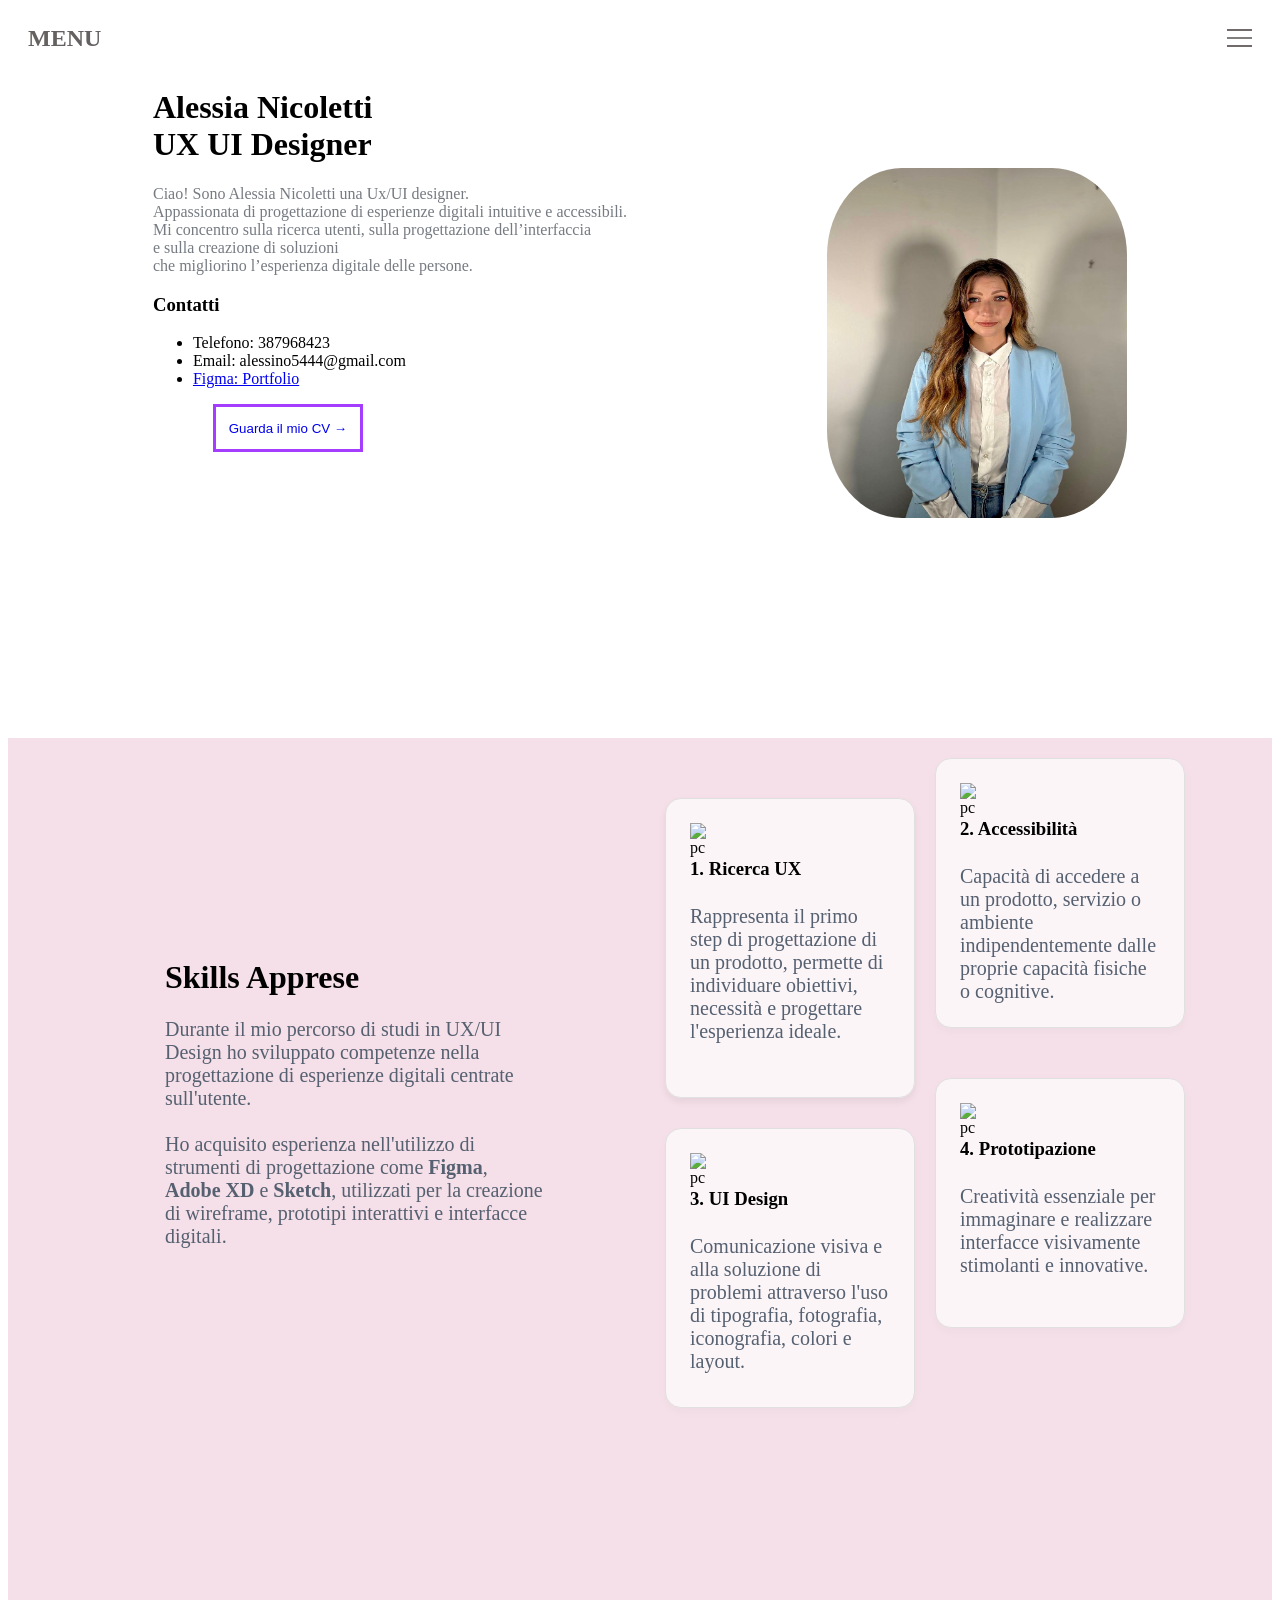
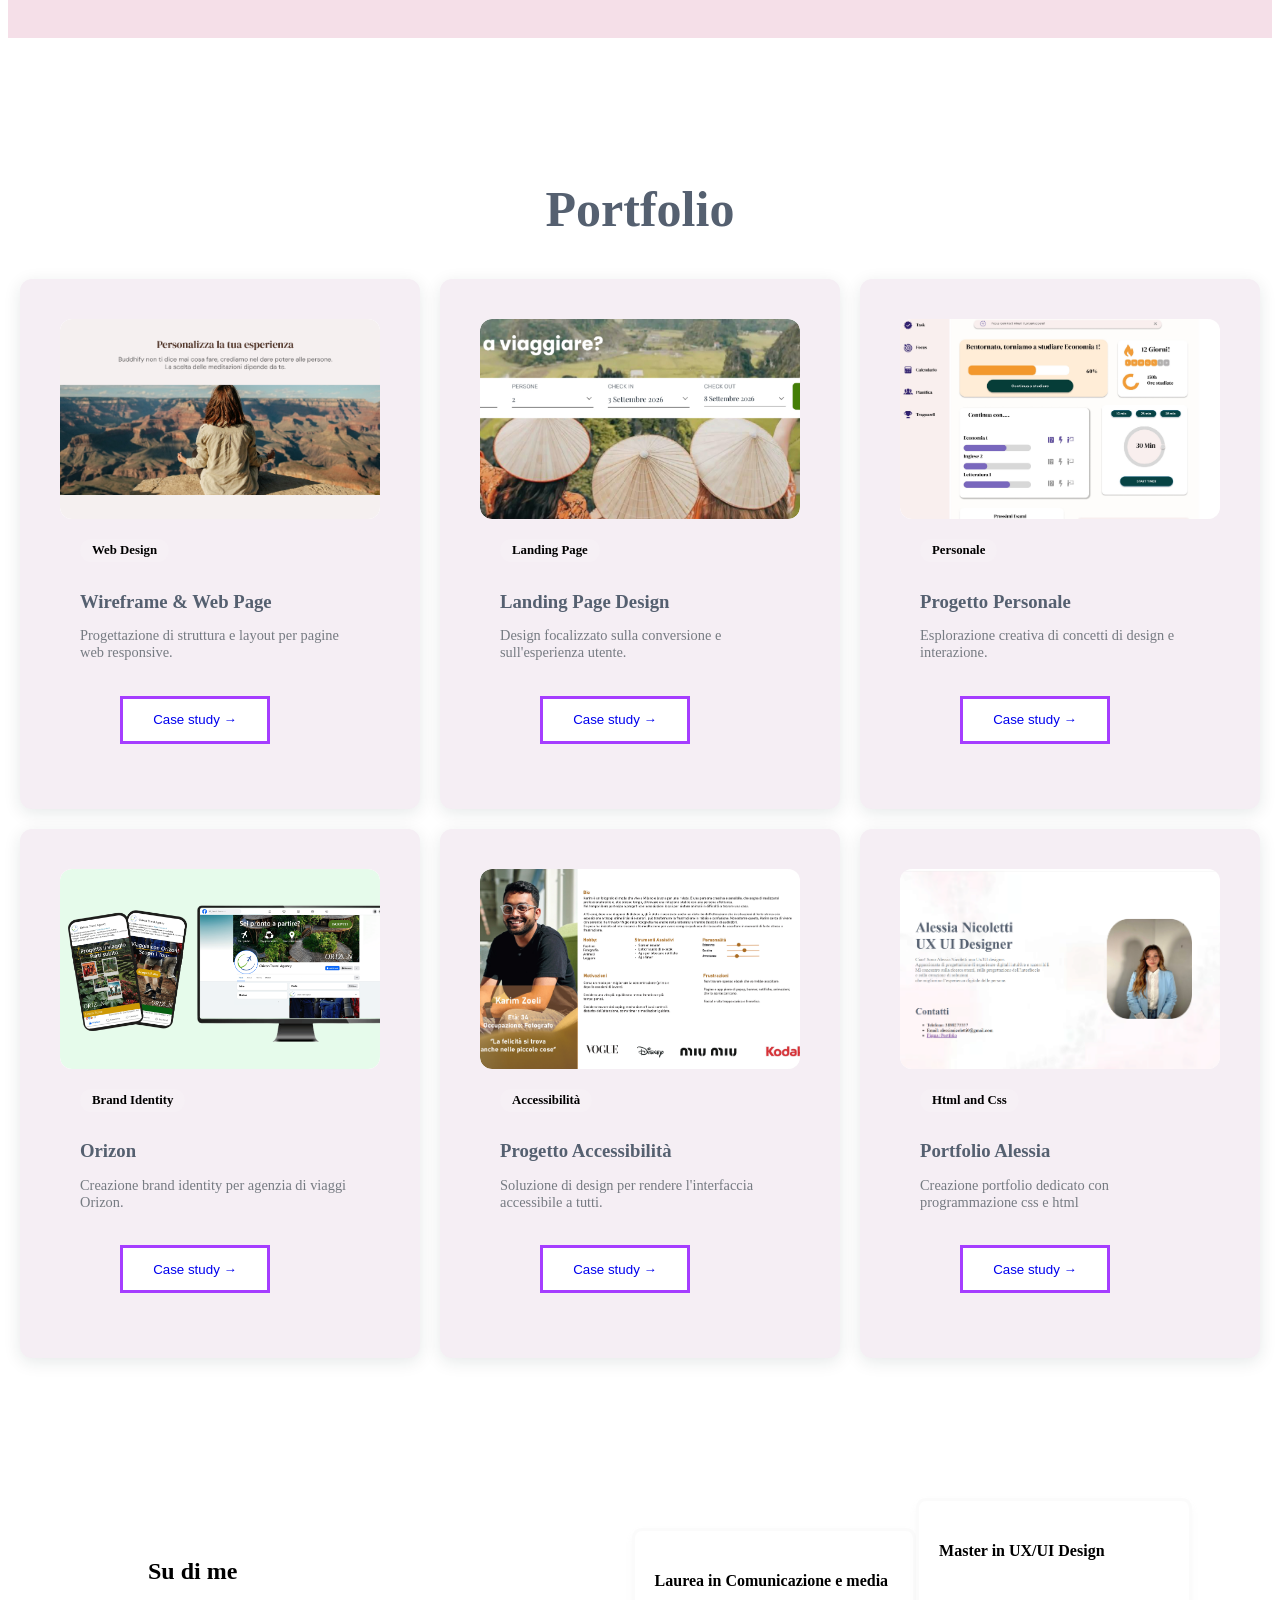
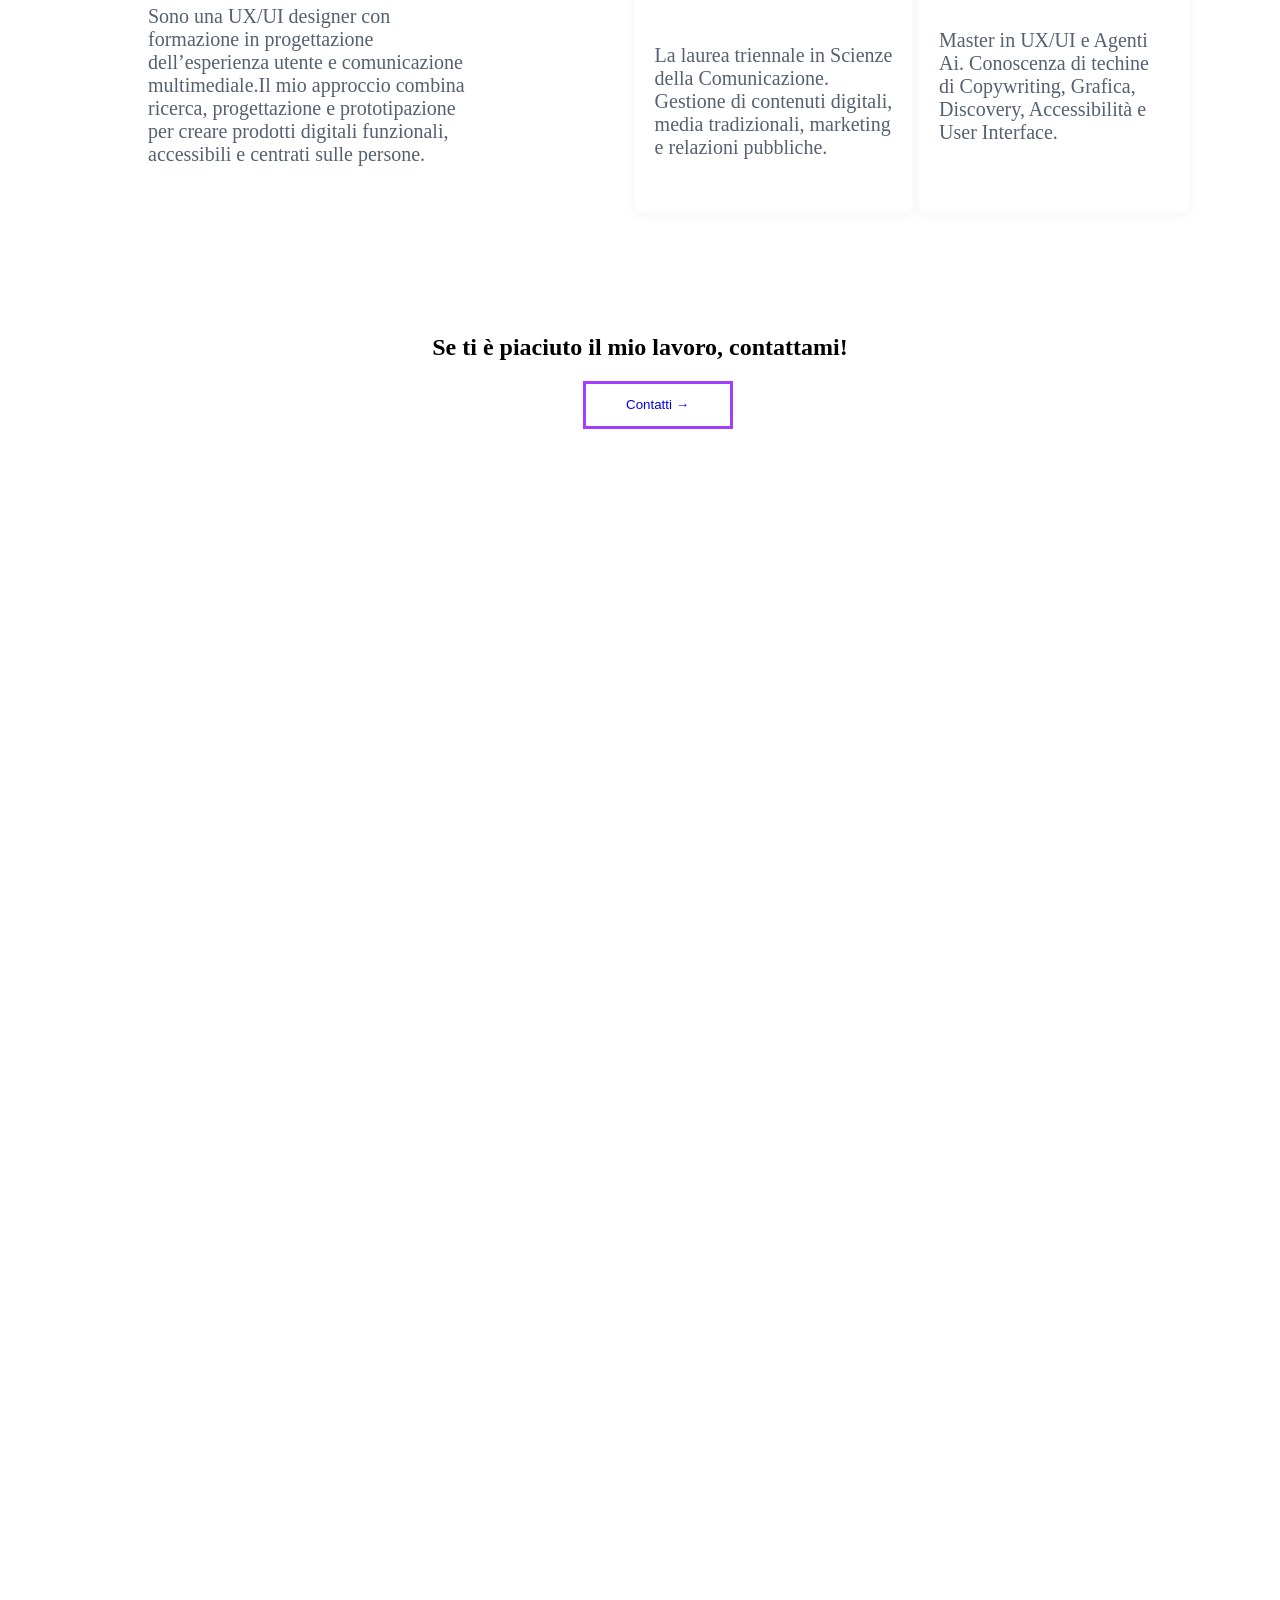
==== index.html @ bc4c09a7 "Add files via upload" ====
<!DOCTYPE html>
<html lang="en">
<head>
    <meta charset="UTF-8">
    <meta name="viewport" content="width=device-width, initial-scale=1.0">
    <title>My portfolio</title>
    
<meta name="description" content="Il portfolio Ux/Ui Designer di Alessia Nicoletti.">
    
    <link rel="stylesheet" href="css/style.css">
    <link rel="stylesheet" href="css/progetti.css">
    <link rel="stylesheet" href="css/skills.css">
     <link rel="stylesheet" href="css/responsive.css">
     
   <link rel="icon" type="image/png" href="media/favicon.png">
   <script src="https://cdn.jsdelivr.net/npm/@popperjs/core@2.11.8/dist/umd/popper.min.js" integrity="sha384-I7E8VVD/ismYTF4hNIPjVp/Zjvgyol6VFvRkX/vR+Vc4jQkC+hVqc2pM8ODewa9r" crossorigin="anonymous"></script>
<script src="https://cdn.jsdelivr.net/npm/bootstrap@5.3.8/dist/js/bootstrap.min.js" integrity="sha384-G/EV+4j2dNv+tEPo3++6LCgdCROaejBqfUeNjuKAiuXbjrxilcCdDz6ZAVfHWe1Y" crossorigin="anonymous"></script>
<link rel="preconnect" href="https://fonts.gstatic.com" crossorigin>
<link href="https://fonts.googleapis.com/css2?family=Playfair+Display:ital,wght@0,400..900;1,400..900&display=swap" rel="stylesheet">
<link rel="preconnect" href="https://fonts.googleapis.com">
<link rel="preconnect" href="https://fonts.gstatic.com" crossorigin>
<link href="https://fonts.googleapis.com/css2?family=Playfair+Display:ital,wght@0,400..900;1,400..900&display=swap" rel="stylesheet">    

    <link rel="preconnect" href="https://fonts.googleapis.com">
<link rel="preconnect" href="https://fonts.gstatic.com" crossorigin>
<link href="https://fonts.googleapis.com/css2?family=Lora:ital,wght@0,400..700;1,400..700&family=Playfair+Display:ital,wght@0,400..900;1,400..900&display=swap" rel="stylesheet">

</head>
<body>
    
   <header class="header">
       <a href="/" class="logo"> MENU</a>
       <input class="menu-btn" type="checkbox" id="menu-btn">
       <label for="menu-btn" class="menu-icon">
           <span class="navicon"></span>
        </label>
        <ul class="menu">
            <li><a class="herf"  href="index.html">Portfolio</a></li>
            <li><a class="herf"  href="Progetto Buddhify.html">Su di me</a></li>
            <li><a class="herf"  href="Contatti.html">Contatti</a></li>
        </ul>
    </header>
    
    <div class="nav">
        <div class="profile">
            <div class ="profile-info">
                <h1 class="title"> Alessia Nicoletti <br> UX UI Designer </h1>
                <p class="info">
                    Ciao! Sono Alessia Nicoletti una Ux/UI designer. <br>
                    Appassionata di progettazione di esperienze digitali intuitive e accessibili. 
                    <br> Mi concentro sulla ricerca utenti, sulla progettazione dell’interfaccia
                    <br> e sulla creazione di soluzioni <br> che migliorino l’esperienza digitale 
                    delle persone.
                </p>
                <h3 class="contatti"> Contatti
                </h3>
                <ul>
                    <li> Telefono: 387968423 </li>
                    <li>Email:  alessino5444@gmail.com</li>
                    <li> <a class="bottone" href="https://www.figma.com/@alessianicoletti" target="_blank">Figma: Portfolio</a> </li>
                </ul>
                <button class="btn"> <a class="herf"  href="CV.html"> Guarda il mio CV &#8594 </a> </button>
            </div> 
            <img class="profile-img" src="media/Img port.jpeg" alt="Alessia Nicoletti">
        </div>
    </div>
    
    
    
    <div class="container">
        <div class="left">
            <h1>Skills Apprese</h1>
            <p>
                Durante il mio percorso di studi in UX/UI Design ho sviluppato competenze nella progettazione di esperienze digitali centrate sull'utente.<br><br>
                Ho acquisito esperienza nell'utilizzo di strumenti di progettazione come <strong>Figma</strong>, <strong>Adobe XD</strong> e <strong>Sketch</strong>, utilizzati per la creazione di wireframe, prototipi interattivi e interfacce digitali.
            </p>
        </div>
        
        
        <div class="right">
            <div class="box-1">
                <div class="box-icon"> <img class="box-icon" src="https://i.pinimg.com/736x/12/80/ec/1280ec2a8c9ba57d53c5d510eb102637.jpg" alt="pc"></div>
                <h3 class="h33">1. Ricerca UX</h3>
                <p>Rappresenta il primo step di progettazione di un prodotto, permette di individuare obiettivi, necessità e progettare l'esperienza ideale.</p>
            </div>
            
            <div class="box-2">
                <div class="box-icon"> <img class="box-icon" src="https://i.pinimg.com/736x/d4/c8/7f/d4c87febf44b182178bcb1c3c564a542.jpg" alt="pc"></div>
                <h3 class="h33">2. Accessibilità</h3>
                <p>Capacità di accedere a un prodotto, servizio o ambiente indipendentemente dalle proprie capacità fisiche o cognitive.</p>
            </div>
            
            <div class="box-3">
                <div class="box-icon"> <img class="box-icon" src="https://i.pinimg.com/736x/0f/e2/f9/0fe2f914d08b002f040e34ea9fb27093.jpg" alt="pc"></div>
                <h3 class="h33">3. UI Design</h3>
                <p>Comunicazione visiva e alla soluzione di problemi attraverso l'uso di tipografia, fotografia, iconografia, colori e layout.</p>
            </div>
            
            <div class="box-4">
                <div class="box-icon"> <img class="box-icon" src="https://i.pinimg.com/736x/fc/f3/f8/fcf3f84f5eff46ffd9cd8038c4171f47.jpg" alt="pc"></div>
                <h3 class="h33">4. Prototipazione</h3>
                <p>Creatività essenziale per immaginare e realizzare interfacce visivamente stimolanti e innovative.</p>
            </div>
        </div>
    </div>
    
    
    
    
    
    
    <section id="portfolio" class="portfolio">
        <div class="container-portfolio">
            <h2 class="section-title">Portfolio</h2>
            <div class="portfolio-grid">
                <!-- Project 1 -->
                <div class="project-card">
                    <div class="project-img">
                        <img class="project-img" src="media/Buddyicon.png" alt="Project 1">
                    </div>
                    <div class="project-info">
                        <span class="project-tag">Web Design</span>
                        <h3> Wireframe & Web Page</h3>
                        <p>Progettazione di struttura e layout per pagine web responsive.</p>
                    </div>
                    <div> 
                        <button class="btn"> <a class="herf"  href="Progetto Buddhify.html">  Case study &#8594 </a> </button>
                        
                    </div>
                </div>
                <!-- Project 2 -->
                <div class="project-card">
                    <div class="project-img">
                        <img class="project-img3" src="media/OrizonLIcon.png " alt="Landing Page">
                    </div>
                    <div class="project-info">
                        <span class="project-tag">Landing Page</span>
                        <h3>Landing Page Design</h3>
                        <p>Design focalizzato sulla conversione e sull'esperienza utente.</p>
                    </div>
                    <div> 
                        <button class="btn"> <a class="herf"  href="Progetto Orizon.html">  Case study &#8594 </a> </button>
                    </div>
                </div>
                <!-- Project 3 -->
                <div class="project-card">
                    <div class="project-img"> 
                        <img class="project-img" src="media/AppIcon.jpg" alt="Landing Page">
                    </div>
                    <div class="project-info">
                        <span class="project-tag">Personale</span>
                        <h3>Progetto Personale</h3>
                        <p>Esplorazione creativa di concetti di design e interazione.</p>
                    </div>
                    <div> 
                        <button class="btn"> <a class="herf"  href="Progetto Buddhify.html">  Case study &#8594 </a> </button>
                    </div>
                </div>
                <!-- Project 4 -->
                <div class="project-card">
                    <div class="project-img">
                        <img class="project-img" src="media/Progetto Orizon.png" alt="Landing Page">
                    </div>
                    <div class="project-info">
                        <span class="project-tag">Brand Identity</span>
                        <h3> Orizon</h3>
                        <p> Creazione brand identity per agenzia di viaggi Orizon.</p>
                    </div>
                    <div> 
                        <button class="btn"> <a class="herf"  href="Progetto Orizon.html">  Case study &#8594 </a> </button>
                    </div>
                </div>
                <!-- Project 5 -->
                <div class="project-card">
                    <div class="project-img">
                        <img class="project-img" src="media/Progetto_AccessibilitA_1_dI_Alessia_Nicoletti_page-0004.jpg" alt="Landing Page">
                    </div>
                    <div class="project-info">
                        <span class="project-tag">Accessibilità</span>
                        <h3>Progetto Accessibilità</h3>
                        <p>Soluzione di design per rendere l'interfaccia accessibile a tutti.</p>
                    </div>
                    <div> 
                        <button class="btn"> <a class="herf"  href="Progetto Accessibilità.html">  Case study &#8594 </a> </button>
                    </div>
                </div>
                <!-- Project 6 -->
                <div class="project-card">
                    <div class="project-img">
                        <img class="project-img" src="media/Progetto Portfolio.png" alt="Landing Page">
                    </div>
                    <div class="project-info">
                        <span class="project-tag">Html and Css</span>
                        <h3>Portfolio Alessia</h3>
                        <p>Creazione portfolio dedicato con programmazione css e html</p>
                    </div>
                    <div> 
                        <button class="btn"> <a class="herf" href="Progetto Portfolio.html">  Case study &#8594 </a> </button>
                    </div>
                </div>
            </div>
        </div>
    </section>
    
    <!-- su di me-->
    
    <div div id="about" class="about">
        <div class="info-about">
            <h2 class="Text-2"> Su di me</h2>
            <p>
                Sono una UX/UI designer con formazione in progettazione dell’esperienza utente e comunicazione multimediale.Il mio approccio combina ricerca, progettazione e prototipazione per creare prodotti digitali funzionali, accessibili e centrati sulle persone.
            </p>
        </div>
        <div class="about-me1">
            <h4 class="Text-3"> Laurea in Comunicazione e media </h4>
            <p> La laurea triennale in Scienze della Comunicazione.
                Gestione di contenuti digitali, media tradizionali, marketing e relazioni pubbliche.</p>
            </div>
            <div class="about-me">
                <h4 class="Text-3"> Master in UX/UI Design </h4>
                <p> Master in UX/UI e Agenti Ai.
                    Conoscenza di techine di Copywriting, Grafica, Discovery,
                    Accessibilità e User Interface.</p>
                </div>
            </div>
            
          <div class="fine">
            <h2> Se ti è piaciuto il mio lavoro, contattami!</h2>
            <button class="btn"> <a class="herf" href="Contatti.html"> Contatti &#8594 </a> </button>

          </div>
                
                
                
                
                
            </body>
            </html>
---- css/style.css ----
:root {
    --primary-color: #556070;
    --accent-color: #A53DFF;
    --bg-menu: #ecdceb;
    --bg-section: rgb(245, 238, 244);
    --bg-white: #ffffff;
    --text-muted: rgb(108, 107, 107);
    --text-info: #767b82;
    --transition: .2s ease-out;
    --border-radius-card: 30px;
    --border-radius-btn: 20px;
}


html {
    scroll-behavior: smooth;
}

body {
    background-image: url(media/download.png);
    background-repeat: no-repeat;
    background-attachment: fixed;
    background-size: cover;
    background-position: center;
    height: 600vh;
}


.menu-btn {
    display: none;
}

.header {
    width: 100%;
    height: 60px;
    display: flex;
    justify-content: space-between;
    align-items: center;
    position: relative;
}

.logo {
    color: rgb(102, 97, 97);
    text-decoration: none;
    font-size: 24px;
    padding-left: 20px;
    font-weight: bold;
}

.header .menu-icon {
    cursor: pointer;
    padding: 20px;
    position: relative;
    user-select: none;
}

.header .menu-icon .navicon {
    background: rgb(130, 126, 126);
    display: block;
    height: 2px;
    position: relative;
    transition: background var(--transition);
    width: 25px;
}

.header .menu-icon .navicon::before,
.header .menu-icon .navicon::after {
    background: rgb(112, 106, 106);
    content: '';
    display: block;
    height: 100%;
    position: absolute;
    transition: all var(--transition);
    width: 100%;
}

.header .menu-icon .navicon::before {
    top: 8px;
}

.header .menu-icon .navicon::after {
    top: -8px;
}

.header .menu {
    position: absolute;
    top: 60px;
    left: 0;
    width: 100%;
    background: var(--bg-menu);
    margin: 0;
    padding: 0;
    list-style: none;
    overflow: hidden;
    max-height: 0;
    transition: max-height 0.3s ease-out;
}

.header .menu li a {
    display: block;
    padding: 20px;
    color: var(--text-muted);
    text-decoration: none;
    border-bottom: 1px solid #eeeaee;
}

.menu-btn:checked ~ .menu-icon .navicon {
    background: transparent;
}

.menu-btn:checked ~ .menu-icon .navicon::before {
    transform: rotate(-45deg);
    top: 0;
}

.menu-btn:checked ~ .menu-icon .navicon::after {
    transform: rotate(45deg);
    top: 0;
}

.menu-btn:checked ~ .menu {
    max-height: 240px;
}



.info {
    font-size: 16px;
    color: var(--text-info);
}

.profile {
    display: flex;
    justify-content: center;
    height: 600px;
}



.profile-img {
    width: 300px;
    height: 350px;
    border-radius: 25%;
    margin-left: 200px;
    margin-top: 100px;
}



.portfolio {
    background-color: var(--bg-white);
    padding: 100px 0;
}

.portfolio-grid {
    display: grid;
    grid-template-columns: 400px 400px 400px;
    column-gap: 20px;
    row-gap: 20px;
    justify-content: center;
    background-color: var(--bg-white);
}



.Text-4 {
    margin-top: 0px;
    margin-bottom: 20px;
    font-size: 40px;
    color: var(--primary-color);
    font-family: 'Playfair Display', serif;
}

.submit-btn {
    width: 12vw;
    height: 6vh;
    border: solid var(--accent-color);
    background-color: var(--bg-white);
    box-shadow: 0 0 2px var(--accent-color);
    margin-top: 50px;
    font-size: medium;
    border-radius: var(--border-radius-btn);
    cursor: pointer;
    transition: background-color var(--transition);
}

.submit-btn:hover {
    background-color: var(--accent-color);
    color: var(--bg-white);
}



.fine{
    display: flex;
    flex-direction: column;
    align-items: center;
    justify-content: center;
    margin-top: 100px;
}
---- css/progetti.css ----
:root {
    --primary-color: #556070;
    --accent-color: #A53DFF;
    --bg-card: rgb(245, 238, 244);
    --bg-white: #ffffff;
    --bg-img: rgba(255, 255, 255, 0.8);
    --bg-tag: rgba(255, 255, 255, 0.1);
    --text-muted: #767b82;
    --border-radius-card: 12px;
    --border-radius-btn: 20px;
    --transition: 0.3s ease;
}


.portfolio {
    background-color: var(--bg-white);
    padding: 100px 0;
}

.portfolio-grid {
    display: grid;
    grid-template-columns: 400px 400px 400px;
    column-gap: 20px;
    row-gap: 20px;
    justify-content: center;
    background-color: var(--bg-white);
}

.section-title {
    font-size: 50px;
    color: var(--primary-color);
    text-align: center;
    justify-content: center;
    display: flex;
}


.project-card {
    background-color: var(--bg-card);
    border-radius: var(--border-radius-card);
    overflow: hidden;
    transition: transform var(--transition);
    padding: 40px;
    box-shadow: 0px 4px 17px rgba(6, 37, 37, 0.1);
}

.project-card:hover {
    transform: translateY(-5px);
}

.project-info {
    padding: 20px;
}

.project-info h3 {
    margin-bottom: 8px;
    color: var(--primary-color);
}

.project-info p {
    font-size: 0.9rem;
    color: var(--text-muted);
}


.project-img {
    width: 100%;
    height: 200px;
    background-color: var(--bg-white);
    display: flex;
    align-items: center;
    justify-content: center;
    font-size: 3rem;
    border-radius: var(--border-radius-card);
    color: var(--bg-img);
    overflow: hidden;
}

.project-img img {
    width: 100%;
    height: 100%;
    object-fit: cover;
    border-radius: var(--border-radius-card);
}

.project-img3 {
    width: 100%;
    height: 200px;
    background-color: var(--bg-white);
    display: flex;
    align-items: center;
    justify-content: center;
    font-size: 3rem;
    border-radius: var(--border-radius-card);
    color: var(--bg-img);
    overflow: hidden;
}

.project-img3 img {
    width: 100%;
    height: 100%;
    object-fit: cover;
    border-radius: var(--border-radius-card);
}

.project-tag {
    background: var(--bg-tag);
    padding: 4px 12px;
    border-radius: var(--border-radius-btn);
    font-size: 0.8rem;
    font-weight: 600;
    display: inline-block;
    margin-bottom: 10px;
}

.btn {
    height: 48px;
    width: 150px;
    background: var(--bg-white);
    border: solid var(--accent-color);
    color: var(--accent-color);
    margin-bottom: 25px;
    margin-left: 60px;
    margin-right: 25px;
    transition: background-color var(--transition);
    cursor: pointer;
}

.btn:hover {
    background-color: var(--accent-color);
    color: var(--bg-white);
}

.herf {
    text-decoration: none;
}
---- css/skills.css ----
:root {
    --primary-color: #556070;
    --bg-container: rgb(245, 223, 232);
    --bg-box: rgba(255, 255, 255, 0.7);
    --bg-white: #ffffff;
    --border-color: #e0e0e0;
    --shadow: 0px 4px 6px rgba(197, 197, 197, 0.1);
    --border-radius: 16px;
    --padding-box: 24px;
    --box-width: 200px;
    --box-height: 250px;
}
.container {
    display: flex;
    justify-content: center;
    width: 100%;
    margin-right: 20px;
    margin-top: 70px;
    background-color: var(--bg-container);
    height: 900px;
}

.left {
    width: 380px;
    margin-left: 70px;
    margin-right: 70px;
    margin-top: 200px;
}

.right {
    flex: 0;
    display: grid;
    grid-template-columns: 1fr 1fr;
    grid-template-rows: 350px 350px;
    gap: 20px;
    margin-left: 50px;
}


.box {
    background: var(--bg-box);
    border-radius: var(--border-radius);
    padding: var(--padding-box);
    display: flex;
    flex-direction: column;
    border: 1px solid var(--border-color);
    height: var(--box-height);
    width: var(--box-width);
    margin-top: 40px;
}

.box-1 {
    background: var(--bg-box);
    border-radius: var(--border-radius);
    padding: var(--padding-box);
    display: flex;
    flex-direction: column;
    border: 1px solid var(--border-color);
    height: var(--box-height);
    width: var(--box-width);
    margin-top: 40px;
    box-shadow: 0px 4px 6px rgba(107, 107, 107, 0.1);
    position: relative;
    bottom: -20px;
}

.box-2 {
    background: var(--bg-box);
    border-radius: var(--border-radius);
    padding: var(--padding-box);
    display: flex;
    flex-direction: column;
    border: 1px solid var(--border-color);
    box-shadow: var(--shadow);
    height: 220px;
    width: var(--box-width);
    margin-top: 40px;
    position: relative;
    bottom: 20px;
}

.box-3 {
    background: var(--bg-box);
    border-radius: var(--border-radius);
    padding: var(--padding-box);
    display: flex;
    flex-direction: column;
    border: 1px solid var(--border-color);
    box-shadow: var(--shadow);
    height: 230px;
    width: var(--box-width);
    margin-top: 40px;
    position: relative;
    bottom: 20px;
}

.box-4 {
    background: var(--bg-box);
    border-radius: var(--border-radius);
    padding: var(--padding-box);
    display: flex;
    flex-direction: column;
    border: 1px solid var(--border-color);
    box-shadow: var(--shadow);
    height: 200px;
    width: var(--box-width);
    margin-top: 40px;
    position: relative;
    bottom: 70px;
}

.h33 {
    margin-bottom: 5px;
    margin-top: 5px;
}

.text-2 {
    font-size: 33px;
    color: var(--primary-color);
    margin-top: 50%;
    width: 30px;
}

.text-3 {
    font-size: 40px;
    color: var(--primary-color);
    margin-top: 10px;
    width: 30px;
    justify-content: center;
}

p {
    font-size: 20px;
    color: var(--primary-color);
}



.info-about {
    width: 380px;
    margin-left: 70px;
    margin-right: 70px;
    margin-top: 40px;
}

.about {
    margin-left: 70px;
    margin-right: 70px;
    margin-top: 40px;
    display: flex;
    justify-content: center;
    gap: 30px;
}

.about-me {
    background-color: var(--bg-white);
    padding: 20px;
    width: 270px;
    margin-left: 10px;
    margin-right: 10px;
    border-radius: 10px;
    border: solid;
    border-color: rgba(217, 217, 217, 0.1);
    box-shadow: var(--shadow);
    height: 270px;
    display: grid;
    position: relative;
}

.about-me1 {
    background-color: var(--bg-white);
    padding: 20px;
    width: 280px;
    margin-left: 10px;
    margin-right: 10px;
    border-radius: 10px;
    border: solid;
    border-color: rgba(217, 217, 217, 0.1);
    box-shadow: var(--shadow);
    height: 240px;
    display: grid;
    position: relative;
    left: 50px;
    top: 30px;
}

.box-icon{
height: 30px;
    width: 30px;
}
---- css/responsive.css ----
@media (max-width: 768px) {
 /* Query contatti */
    .header {
        position: sticky;
        top: 0;
        left: 0;
        z-index: 999;}

.header .menu {
        position: absolute;
        top: 60px; 
        left: 0;
        width: 100%;}
    

.submit-btn{
    width: 200px;
    height: 50px;
}
.input-field {
    width: 200px;
}
.info-contatti {
    width: 80vw;
    height: auto;
    padding: 20px;
    margin-top: 10px;
    margin-left: 0px;
    margin-right: 0px;
}

* Query CV */

.profile-img {
         display: flex;
         justify-content: center;
        flex-direction: column;
        height: auto;
        width: 100px;
        border-radius: 10%;
        margin:0%;
    }
    .picture{
        display: flex;
        flex-direction: column;
        gap: 20px;
        align-items: center;
        justify-content: center;
        width: 90%;
    }


    .title{
        font-size: 28px;
    }
    .text-1 {
        font-size: 16px;
        text-align: center;
    }
    .text-3{
        font-size: 20px;
        text-align: center;
        color:#313335;
    }

.profile-info{
    width: 90%;
    display: flex;
    flex-direction: column;
    justify-content: center;
    text-align: center;
    margin-top: 20px;
    margin-bottom: 20px;
}


.text-p{
     text-align: center;
}
    .text-2 {
        font-size: 14px;
        justify-content: center;
    }
    
.experience{
    display: flex;
    flex-direction: column;
    align-items: center;
    justify-content: center;
    width: 300px;

}
.experience-title{
     display: flex;
    flex-direction: column;
    align-items: center;
    justify-content: center;
  width: 90%;
    margin-top: 50px;
    font-family: 'Lora', serif;

}
.portfolio-layout{
    display: flex;
    flex-direction: column;  
    justify-content: center;
    width: 70%;
    margin-top: 50px;
}
.sidebar{
    margin:0%;
    display: flex;
    justify-content: center;
    align-items: center;
  
}

* Query Portfolio*/


.progress{
    margin:20px;
}
.header {
        position: sticky;
        top: 0;
        left: 0;
        z-index: 999;}

.header .menu {
        position: absolute;
        top: 60px; 
        left: 0;
        width: 100%;


}

    .container {
        flex-direction: column;
        align-items: center;
        height: auto;
        padding: 0 20px 40px;
        justify-content: center;
            
    }

    .left {
        width: 100%;
        max-width: 100%;
        margin: 20px 0 0 0;
        text-align: center;
    }
.right {
        display: grid;
        grid-template-columns: 1fr 1fr;
        grid-template-rows: auto;
        gap: 12px;
        margin-left: 0;
        margin-top: 20px;
        width: 100%;
        max-width: 500px;
    }
.Imagine-progetto{
    width: 100%;
}
.case-study {
        display: flex;
        flex-direction: column;
        align-items: center;
        justify-content: center;
        margin-top: 20px;
        width: 90%;
        align-items: center;
        justify-content: center;
    }
    .box, .box-1, .box-2, .box-3, .box-4 {
        width: 90%;
        height: auto;
        padding: 20px 14px;
        position: static;
        bottom: unset;
        justify-content: center;
            align-items: center;
            
        
    }

    .about {
        flex-direction: column;
        align-items: center;
        margin-left: 0;
        margin-right: 0;
        gap: 30px;
        padding: 0 20px;
    }

    .about-me, .about-me1 {
        width: 90%;
        max-width: 360px;
        height: auto;
        aspect-ratio: 1 / 1;
        left: 0;
        top: 0;
        margin: 0 auto;
    }

    .info-about {
        width: 100%;
        margin: 0 auto;
        text-align: center;
    }

    .text-2 {
        font-size: 22px;
        margin-top: 20px;
    }

  

    p {
        font-size: 15px;
    }

.portfolio {
        padding: 40px 0;
    }

    .portfolio-grid {
        grid-template-columns: 1fr;
        padding: 0 16px;
        row-gap: 16px;
    }

    .section-title {
        font-size: 28px;
    }

    .project-card {
        padding: 20px;
    }

    .project-img,
    .project-img3 {
        height: 200px;
    }

    .project-info {
        padding: 10px 0;
    }
 .project-info h3 {
        font-size: 1rem;
    }


    .header {
        position: sticky;
        top: 0;
        left: 0;
        z-index: 999;}

.header .menu {
        position: absolute;
        top: 60px; 
        left: 0;
        width: 100%;
}
.btn{
    width: 100%;
    max-width: 200px;
    margin: 20px auto 0 auto;
    margin-bottom: 40px;
    width: 100%;
        margin-left: 0;
        margin-right: 0;
        text-align: center;
}
}

@media (max-width: 650px) {

     .profile {
        flex-direction: column;
        align-items: center;
        height: auto;
        padding: 20px;
    }

    .profile-img {
        margin-left: 0;     
        margin-top: 20px;
        width: 200px;
        height: 230px;
    }
    .container {
       width: 80%;
        max-width: 500px;
        margin: 0 auto;
    }

    .left {
        margin-top: 0;
    }

    .right {
        grid-template-columns: 1fr 1fr;
        gap: 10px;
        max-width: 100%;
    }

    .box, .box-1, .box-2, .box-3, .box-4 {
        padding: 16px 10px;
    }

    .about {
        padding: 0 16px;
        gap: 24px;
    }

    .about-me, .about-me1 {
        width: 100%;
        max-width: 300px;
    }
.info-about {
        width: 100%;
        margin: 0 auto;
    }

    .text-2 {
        font-size: 20px;
    }

    .text-3 {
        font-size: 32px;
    }

    p {
        font-size: 17px;
    }

.portfolio-grid {
        gap: 14px;
        padding: 0 12px;
    }

    .project-img,
    .project-img3 {
        height: 170px;
    }

    .project-info h3 {
        font-size: 0.95rem;
    }

.info-contatti{
    display: flex;
    flex-direction: column;
    align-items: center;
    justify-content: center;
}
.input-field{
    width: 100%;
    max-width: 400px;
    padding: 10px;
    margin-bottom: 20px;
    border: 1px solid var(--text-muted);
    border-radius: 5px;
}
.submit-btn{
    width: 200PX;
}

.header {
        position: sticky;
        top: 0;
        left: 0;
        z-index: 999;}

.header .menu {
        position: absolute;
        top: 60px; 
        left: 0;
        width: 100%;


}

}
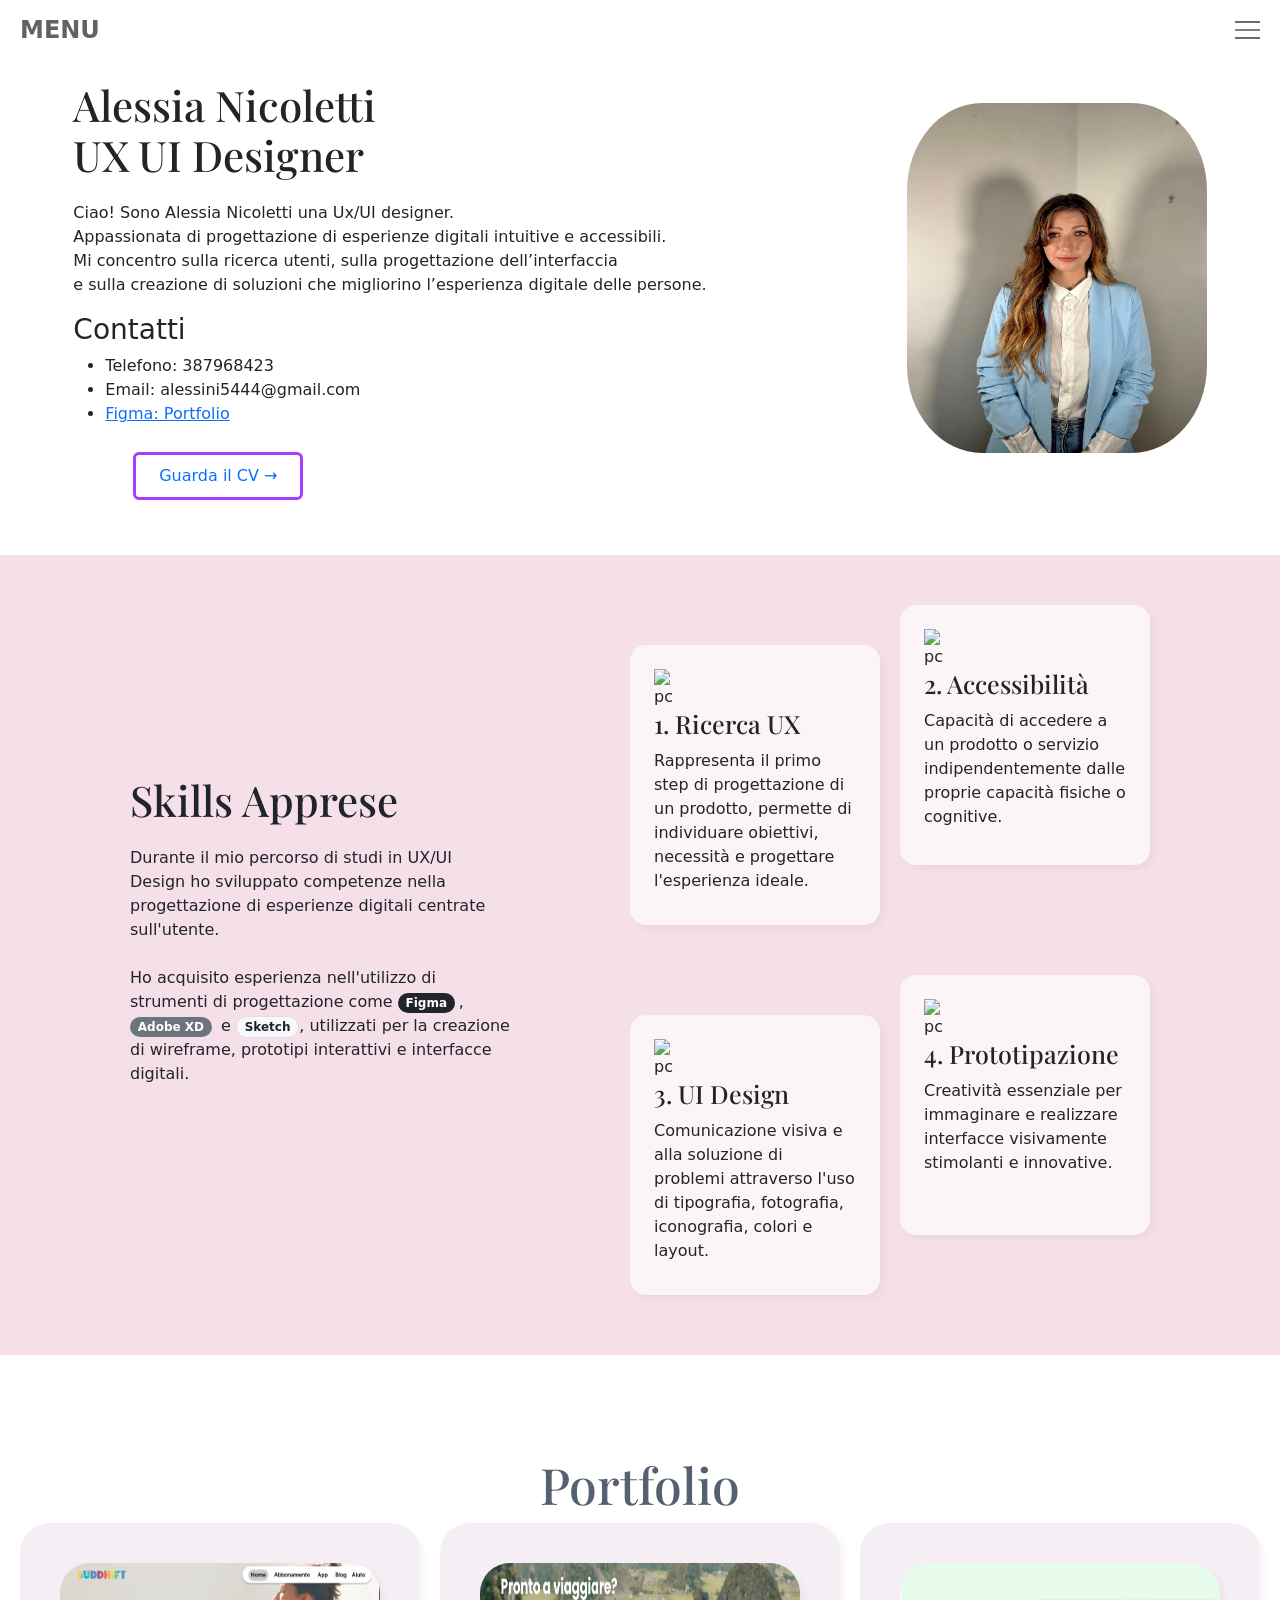
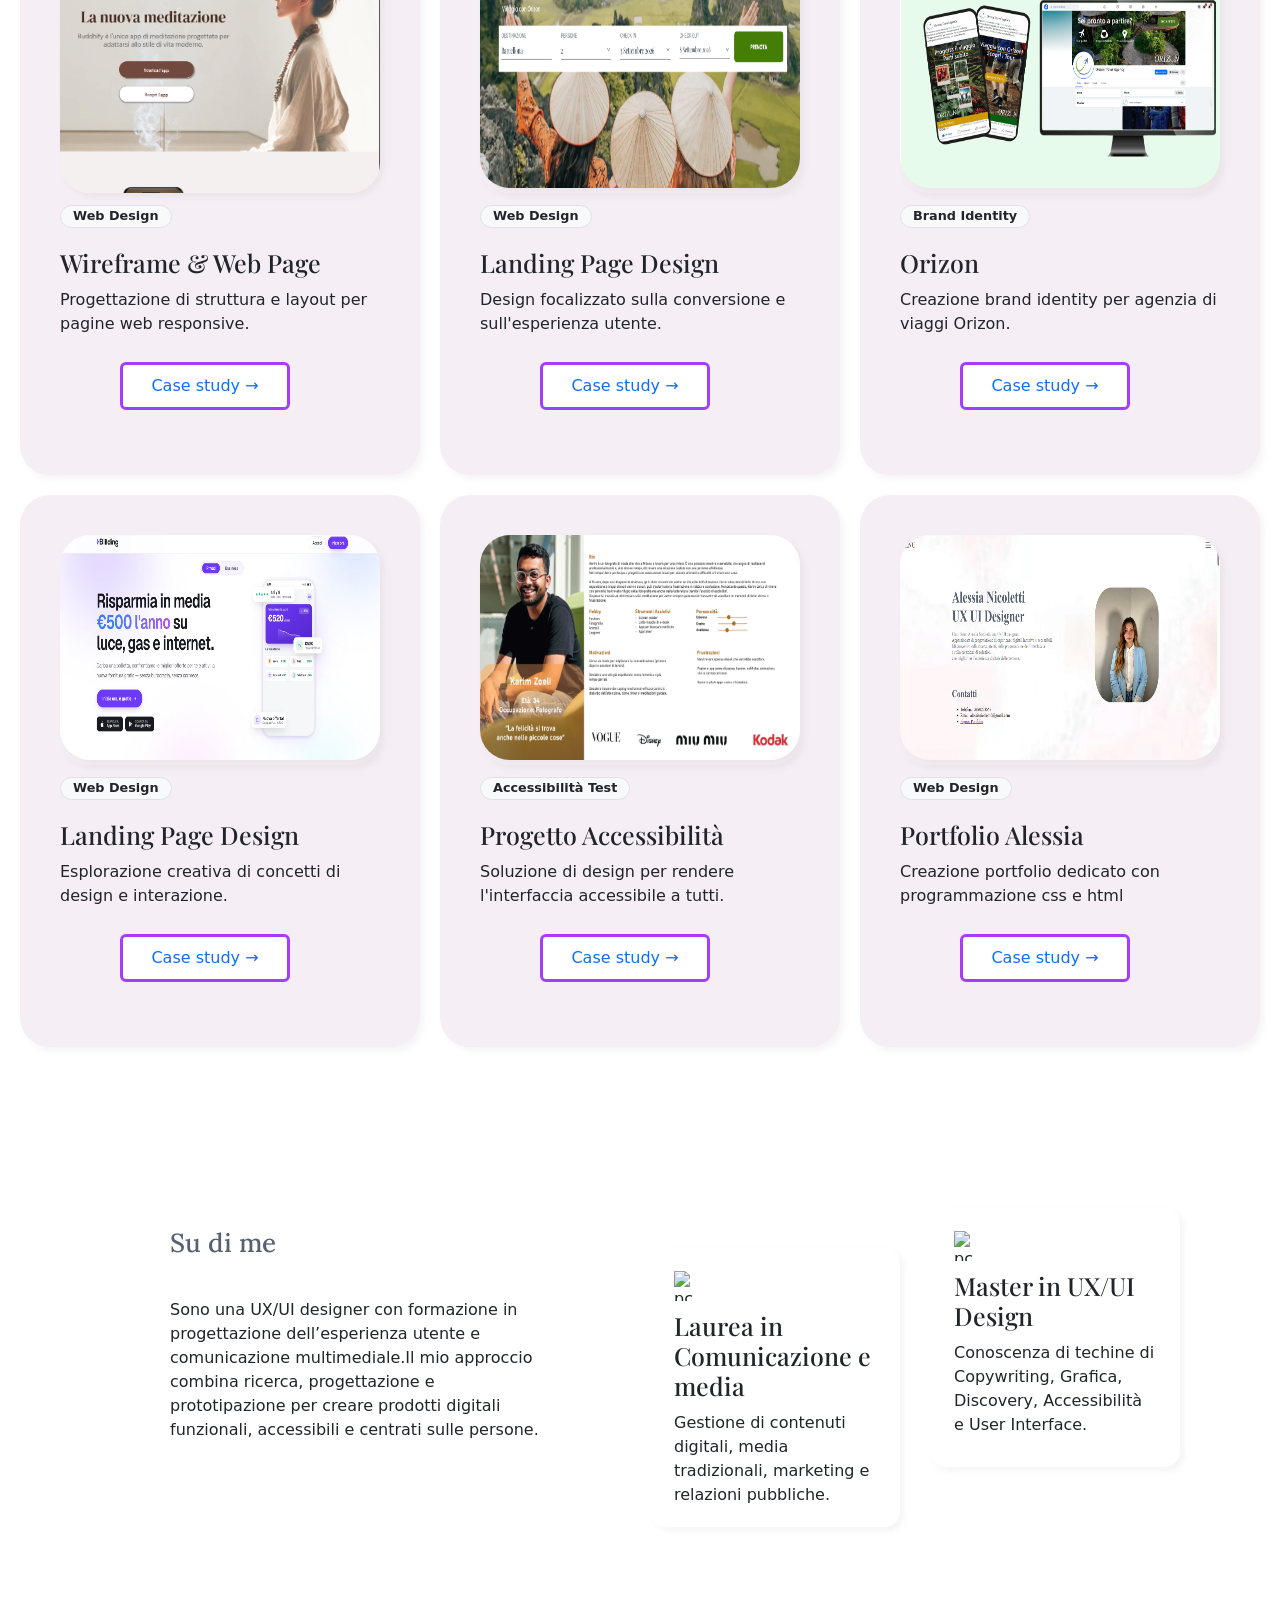
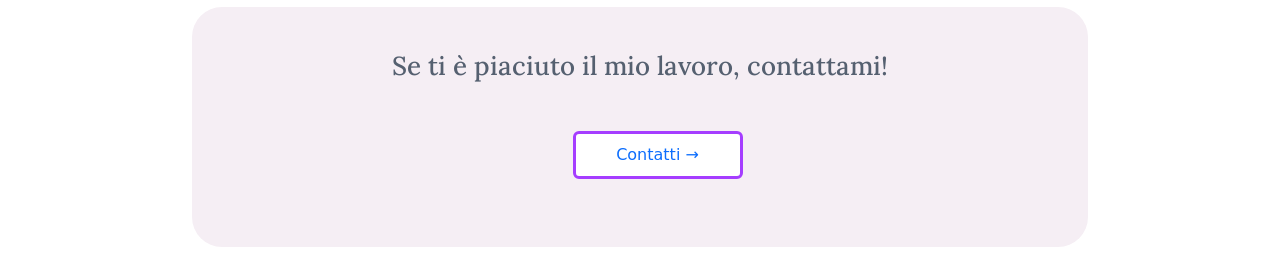
==== commit e6736bcd: "Add files via upload" ====
--- a/index.html
+++ b/index.html
@@ -1,29 +1,29 @@
 <!DOCTYPE html>
-<html lang="en">
+<html lang="it">
 <head>
     <meta charset="UTF-8">
     <meta name="viewport" content="width=device-width, initial-scale=1.0">
     <title>My portfolio</title>
     
 <meta name="description" content="Il portfolio Ux/Ui Designer di Alessia Nicoletti.">
+
+ <link href="https://cdn.jsdelivr.net/npm/bootstrap@5.3.8/dist/css/bootstrap.min.css" rel="stylesheet" integrity="sha384-sRIl4kxILFvY47J16cr9ZwB07vP4J8+LH7qKQnuqkuIAvNWLzeN8tE5YBujZqJLB" crossorigin="anonymous">
     
     <link rel="stylesheet" href="css/style.css">
-    <link rel="stylesheet" href="css/progetti.css">
-    <link rel="stylesheet" href="css/skills.css">
      <link rel="stylesheet" href="css/responsive.css">
      
    <link rel="icon" type="image/png" href="media/favicon.png">
-   <script src="https://cdn.jsdelivr.net/npm/@popperjs/core@2.11.8/dist/umd/popper.min.js" integrity="sha384-I7E8VVD/ismYTF4hNIPjVp/Zjvgyol6VFvRkX/vR+Vc4jQkC+hVqc2pM8ODewa9r" crossorigin="anonymous"></script>
-<script src="https://cdn.jsdelivr.net/npm/bootstrap@5.3.8/dist/js/bootstrap.min.js" integrity="sha384-G/EV+4j2dNv+tEPo3++6LCgdCROaejBqfUeNjuKAiuXbjrxilcCdDz6ZAVfHWe1Y" crossorigin="anonymous"></script>
-<link rel="preconnect" href="https://fonts.gstatic.com" crossorigin>
-<link href="https://fonts.googleapis.com/css2?family=Playfair+Display:ital,wght@0,400..900;1,400..900&display=swap" rel="stylesheet">
+
 <link rel="preconnect" href="https://fonts.googleapis.com">
 <link rel="preconnect" href="https://fonts.gstatic.com" crossorigin>
-<link href="https://fonts.googleapis.com/css2?family=Playfair+Display:ital,wght@0,400..900;1,400..900&display=swap" rel="stylesheet">    
-
-    <link rel="preconnect" href="https://fonts.googleapis.com">
-<link rel="preconnect" href="https://fonts.gstatic.com" crossorigin>
 <link href="https://fonts.googleapis.com/css2?family=Lora:ital,wght@0,400..700;1,400..700&family=Playfair+Display:ital,wght@0,400..900;1,400..900&display=swap" rel="stylesheet">
+
+<meta property="og:type" content="website">
+<meta property="og:title" content="Portfolio | Alessia Nicoletti">
+<meta property="og:description" content="Il portfolio Ux/Ui Designer di Alessia Nicoletti.">
+<meta property="og:image" content="https://alessianicoletti0-jpg.github.io/portfolio/media/ProgettoPortfolio.png">
+<meta property="og:url" content="https://alessianicoletti0-jpg.github.io/portfolio/index.html">
+
 
 </head>
 <body>
@@ -36,47 +36,53 @@
         </label>
         <ul class="menu">
             <li><a class="herf"  href="index.html">Portfolio</a></li>
-            <li><a class="herf"  href="Progetto Buddhify.html">Su di me</a></li>
-            <li><a class="herf"  href="Contatti.html">Contatti</a></li>
+            <li><a class="herf"  href="cv.html">Su di me</a></li>
+            <li><a class="herf"  href="contatti.html">Contatti</a></li>
         </ul>
     </header>
     
-    <div class="nav">
+
+
+
+    
+   
         <div class="profile">
             <div class ="profile-info">
                 <h1 class="title"> Alessia Nicoletti <br> UX UI Designer </h1>
-                <p class="info">
+                <p>
                     Ciao! Sono Alessia Nicoletti una Ux/UI designer. <br>
                     Appassionata di progettazione di esperienze digitali intuitive e accessibili. 
                     <br> Mi concentro sulla ricerca utenti, sulla progettazione dell’interfaccia
-                    <br> e sulla creazione di soluzioni <br> che migliorino l’esperienza digitale 
+                    <br> e sulla creazione di soluzioni che migliorino l’esperienza digitale 
                     delle persone.
                 </p>
-                <h3 class="contatti"> Contatti
-                </h3>
+                <h3 class="contatti"> Contatti </h3>
                 <ul>
                     <li> Telefono: 387968423 </li>
-                    <li>Email:  alessino5444@gmail.com</li>
+                    <li>Email:  alessini5444@gmail.com</li>
                     <li> <a class="bottone" href="https://www.figma.com/@alessianicoletti" target="_blank">Figma: Portfolio</a> </li>
                 </ul>
-                <button class="btn"> <a class="herf"  href="CV.html"> Guarda il mio CV &#8594 </a> </button>
+                <button class="btn"> <a class="herf"  href="cv.html"> Guarda il CV &#8594 </a> </button>
             </div> 
-            <img class="profile-img" src="media/Img port.jpeg" alt="Alessia Nicoletti">
-        </div>
-    </div>
-    
-    
-    
-    <div class="container">
+            <img class="profile-img" src="media/Imgport.jpeg" alt="Alessia Nicoletti">
+        </div>
+    
+   
+    
+    <div class="container-1">
         <div class="left">
-            <h1>Skills Apprese</h1>
+            <h1 class="title">Skills Apprese</h1>
             <p>
                 Durante il mio percorso di studi in UX/UI Design ho sviluppato competenze nella progettazione di esperienze digitali centrate sull'utente.<br><br>
-                Ho acquisito esperienza nell'utilizzo di strumenti di progettazione come <strong>Figma</strong>, <strong>Adobe XD</strong> e <strong>Sketch</strong>, utilizzati per la creazione di wireframe, prototipi interattivi e interfacce digitali.
+                Ho acquisito esperienza nell'utilizzo di strumenti di progettazione come    <span class="badge rounded-pill bg-dark text-white me-1">Figma</span>, 
+<span class="badge rounded-pill bg-secondary text-white me-1">Adobe XD</span> e 
+<span class="badge rounded-pill bg-light text-dark border">Sketch</span>, utilizzati per la creazione di wireframe, prototipi interattivi e interfacce digitali.
             </p>
+             
         </div>
         
         
+
         <div class="right">
             <div class="box-1">
                 <div class="box-icon"> <img class="box-icon" src="https://i.pinimg.com/736x/12/80/ec/1280ec2a8c9ba57d53c5d510eb102637.jpg" alt="pc"></div>
@@ -84,19 +90,20 @@
                 <p>Rappresenta il primo step di progettazione di un prodotto, permette di individuare obiettivi, necessità e progettare l'esperienza ideale.</p>
             </div>
             
+            
             <div class="box-2">
                 <div class="box-icon"> <img class="box-icon" src="https://i.pinimg.com/736x/d4/c8/7f/d4c87febf44b182178bcb1c3c564a542.jpg" alt="pc"></div>
                 <h3 class="h33">2. Accessibilità</h3>
-                <p>Capacità di accedere a un prodotto, servizio o ambiente indipendentemente dalle proprie capacità fisiche o cognitive.</p>
-            </div>
-            
-            <div class="box-3">
+                <p>Capacità di accedere a un prodotto o servizio indipendentemente dalle proprie capacità fisiche o cognitive.</p>
+            </div>
+            
+            <div class="box-1">
                 <div class="box-icon"> <img class="box-icon" src="https://i.pinimg.com/736x/0f/e2/f9/0fe2f914d08b002f040e34ea9fb27093.jpg" alt="pc"></div>
                 <h3 class="h33">3. UI Design</h3>
                 <p>Comunicazione visiva e alla soluzione di problemi attraverso l'uso di tipografia, fotografia, iconografia, colori e layout.</p>
             </div>
             
-            <div class="box-4">
+            <div class="box-2">
                 <div class="box-icon"> <img class="box-icon" src="https://i.pinimg.com/736x/fc/f3/f8/fcf3f84f5eff46ffd9cd8038c4171f47.jpg" alt="pc"></div>
                 <h3 class="h33">4. Prototipazione</h3>
                 <p>Creatività essenziale per immaginare e realizzare interfacce visivamente stimolanti e innovative.</p>
@@ -109,93 +116,97 @@
     
     
     
-    <section id="portfolio" class="portfolio">
+    
+    <section class="portfolio">
         <div class="container-portfolio">
             <h2 class="section-title">Portfolio</h2>
             <div class="portfolio-grid">
                 <!-- Project 1 -->
                 <div class="project-card">
                     <div class="project-img">
-                        <img class="project-img" src="media/Buddyicon.png" alt="Project 1">
-                    </div>
-                    <div class="project-info">
-                        <span class="project-tag">Web Design</span>
-                        <h3> Wireframe & Web Page</h3>
+                        <img class="project" src="media/Buddhfy.png" alt="Project 1">
+                    </div>
+                    <div class="project-info">
+    <span class="badge rounded-pill bg-light text-dark border project-tag">Web Design</span>
+    <h3 class="h33"> Wireframe & Web Page</h3>
+                    
                         <p>Progettazione di struttura e layout per pagine web responsive.</p>
                     </div>
-                    <div> 
-                        <button class="btn"> <a class="herf"  href="Progetto Buddhify.html">  Case study &#8594 </a> </button>
+                    <div class="bottone"> 
+                        <button class="btn"> <a class="herf"  href="progettobuddhify.html">  Case study &#8594; </a> </button>
                         
                     </div>
                 </div>
                 <!-- Project 2 -->
                 <div class="project-card">
                     <div class="project-img">
-                        <img class="project-img3" src="media/OrizonLIcon.png " alt="Landing Page">
-                    </div>
-                    <div class="project-info">
-                        <span class="project-tag">Landing Page</span>
-                        <h3>Landing Page Design</h3>
+                        <img class="project-img" src="media/OrizonLIcon.png" alt="Landing Page">
+                    </div>
+                    <div class="project-info">
+    <span class="badge rounded-pill bg-light text-dark border project-tag">Web Design</span>
+    <h3 class="h33"> Landing Page Design</h3>
                         <p>Design focalizzato sulla conversione e sull'esperienza utente.</p>
                     </div>
-                    <div> 
-                        <button class="btn"> <a class="herf"  href="Progetto Orizon.html">  Case study &#8594 </a> </button>
+                    <div class="bottone"> 
+                      <button class="btn"> <a class="herf"  href="progettoorizon.html">  Case study &#8594; </a> </button>
                     </div>
                 </div>
                 <!-- Project 3 -->
+                 <div class="project-card">
+                    <div class="project-img">
+                        <img class="project-img" src="media/ProgettoOrizon.png" alt="Landing Page">
+                    </div>
+                    <div class="project-info">
+    <span class="badge rounded-pill bg-light text-dark border project-tag"> Brand Identity</span>
+    <h3 class="h33"> Orizon</h3>
+                        <p> Creazione brand identity per agenzia di viaggi Orizon.</p>
+                    </div>
+                    <div class="bottone"> 
+                     <button class="btn"> <a class="herf"  href="orizonbipro.html">  Case study &#8594; </a> </button>
+                    </div>
+                </div>
+                 <!-- Project 4 -->
+
                 <div class="project-card">
                     <div class="project-img"> 
-                        <img class="project-img" src="media/AppIcon.jpg" alt="Landing Page">
-                    </div>
-                    <div class="project-info">
-                        <span class="project-tag">Personale</span>
-                        <h3>Progetto Personale</h3>
+                        <img class="project-img" src="media/Bill.png" alt="Landing Page">
+                    </div>
+                    <div class="project-info">
+    <span class="badge rounded-pill bg-light text-dark border project-tag">Web Design</span>
+    <h3 class="h33"> Landing Page Design</h3>
                         <p>Esplorazione creativa di concetti di design e interazione.</p>
                     </div>
-                    <div> 
-                        <button class="btn"> <a class="herf"  href="Progetto Buddhify.html">  Case study &#8594 </a> </button>
-                    </div>
-                </div>
-                <!-- Project 4 -->
-                <div class="project-card">
-                    <div class="project-img">
-                        <img class="project-img" src="media/Progetto Orizon.png" alt="Landing Page">
-                    </div>
-                    <div class="project-info">
-                        <span class="project-tag">Brand Identity</span>
-                        <h3> Orizon</h3>
-                        <p> Creazione brand identity per agenzia di viaggi Orizon.</p>
-                    </div>
-                    <div> 
-                        <button class="btn"> <a class="herf"  href="Progetto Orizon.html">  Case study &#8594 </a> </button>
-                    </div>
-                </div>
+                    <div class="bottone"> 
+                      <button class="btn"> <a class="herf"  href="progettobillding.html">  Case study &#8594; </a> </button>
+                    </div>
+                </div>
+              
                 <!-- Project 5 -->
                 <div class="project-card">
                     <div class="project-img">
-                        <img class="project-img" src="media/Progetto_AccessibilitA_1_dI_Alessia_Nicoletti_page-0004.jpg" alt="Landing Page">
-                    </div>
-                    <div class="project-info">
-                        <span class="project-tag">Accessibilità</span>
-                        <h3>Progetto Accessibilità</h3>
+                        <img class="project-img" src="media/Progetto.jpg" alt="Landing Page">
+                    </div>
+                    <div class="project-info">
+    <span class="badge rounded-pill bg-light text-dark border project-tag"> Accessibilità Test</span>
+    <h3 class="h33"> Progetto Accessibilità</h3>
                         <p>Soluzione di design per rendere l'interfaccia accessibile a tutti.</p>
                     </div>
-                    <div> 
-                        <button class="btn"> <a class="herf"  href="Progetto Accessibilità.html">  Case study &#8594 </a> </button>
+                    <div class="bottone"> 
+                      <button class="btn"> <a class="herf"  href="progettoaccess.html">  Case study &#8594; </a> </button>
                     </div>
                 </div>
                 <!-- Project 6 -->
                 <div class="project-card">
                     <div class="project-img">
-                        <img class="project-img" src="media/Progetto Portfolio.png" alt="Landing Page">
-                    </div>
-                    <div class="project-info">
-                        <span class="project-tag">Html and Css</span>
-                        <h3>Portfolio Alessia</h3>
+                        <img class="project-img" src="media/ProgettoPortfolio.png" alt="Landing Page">
+                    </div>
+                    <div class="project-info">
+    <span class="badge rounded-pill bg-light text-dark border project-tag">Web Design</span>
+    <h3 class="h33"> Portfolio Alessia</h3>
                         <p>Creazione portfolio dedicato con programmazione css e html</p>
                     </div>
-                    <div> 
-                        <button class="btn"> <a class="herf" href="Progetto Portfolio.html">  Case study &#8594 </a> </button>
+                    <div class="bottone"> 
+                       <button class="btn"> <a class="herf"  href="portfoliopro.html">  Case study &#8594; </a> </button>
                     </div>
                 </div>
             </div>
@@ -204,31 +215,31 @@
     
     <!-- su di me-->
     
-    <div div id="about" class="about">
+    <div class="about">
         <div class="info-about">
-            <h2 class="Text-2"> Su di me</h2>
+            <h2 class="text-2"> Su di me</h2>
             <p>
                 Sono una UX/UI designer con formazione in progettazione dell’esperienza utente e comunicazione multimediale.Il mio approccio combina ricerca, progettazione e prototipazione per creare prodotti digitali funzionali, accessibili e centrati sulle persone.
             </p>
         </div>
-        <div class="about-me1">
-            <h4 class="Text-3"> Laurea in Comunicazione e media </h4>
-            <p> La laurea triennale in Scienze della Comunicazione.
-                Gestione di contenuti digitali, media tradizionali, marketing e relazioni pubbliche.</p>
-            </div>
-            <div class="about-me">
-                <h4 class="Text-3"> Master in UX/UI Design </h4>
-                <p> Master in UX/UI e Agenti Ai.
-                    Conoscenza di techine di Copywriting, Grafica, Discovery,
+        <div class="box-1"> <img class="box-icon" src="https://i.pinimg.com/736x/50/1f/92/501f92491de54befe9c3cbaddc5e913e.jpg" alt="pc">
+            <h4 class="h33"> Laurea in Comunicazione e media </h4>
+            <p> Gestione di contenuti digitali, media tradizionali, marketing e relazioni pubbliche.</p>
+            </div>
+            <div class="box-2"> <img class="box-icon" src="https://i.pinimg.com/736x/a7/58/eb/a758eb99a0011567d37d7615ed4dbfc7.jpg" alt="pc">
+                <h4 class="h33"> Master in UX/UI Design </h4>
+                <p> Conoscenza di techine di Copywriting, Grafica, Discovery,
                     Accessibilità e User Interface.</p>
                 </div>
             </div>
             
-          <div class="fine">
-            <h2> Se ti è piaciuto il mio lavoro, contattami!</h2>
-            <button class="btn"> <a class="herf" href="Contatti.html"> Contatti &#8594 </a> </button>
-
-          </div>
+           <div class="box">
+               <div class="fine">
+                   <h2 class="text-2"> Se ti è piaciuto il mio lavoro, contattami!</h2>
+                   <button class="btn"> <a class="herf" href="contatti.html"> Contatti &#8594 </a> </button>
+                   
+                </div>
+            </div> 
                 
                 
                 
--- a/css/style.css
+++ b/css/style.css
@@ -1,202 +1,335 @@
-
-
 :root {
-    --primary-color: #556070;
-    --accent-color: #A53DFF;
-    --bg-menu: #ecdceb;
-    --bg-section: rgb(245, 238, 244);
-    --bg-white: #ffffff;
-    --text-muted: rgb(108, 107, 107);
-    --text-info: #767b82;
-    --transition: .2s ease-out;
-    --border-radius-card: 30px;
-    --border-radius-btn: 20px;
-}
-
+  --primary-color: #556070;
+  --accent-color: #A53DFF;
+  --bg-menu: #ecdceb;
+  --bg-white: #ffffff;
+  --text-muted: rgb(108, 107, 107);
+  --transition: 0.2s ease-out;
+  --bg-container: rgb(245, 223, 232);
+  --bg-box: rgba(255, 255, 255, 0.7);
+  --bg-card: rgb(245, 238, 244);
+  --bg-section: rgb(245, 238, 244);
+  --text-info: #767b82;
+  --border-radius-card: 30px;
+  --border-radius-btn: 20px;
+  --border-radius: 16px;
+  --padding-box: 24px;
+  --shadow: 4px 4px 6px rgba(161, 157, 157, 0.1);
+  --box-width: 250px;
+  --box-height: 280px;
+}
 
 html {
-    scroll-behavior: smooth;
+  scroll-behavior: smooth;
 }
 
 body {
-    background-image: url(media/download.png);
-    background-repeat: no-repeat;
-    background-attachment: fixed;
-    background-size: cover;
-    background-position: center;
-    height: 600vh;
-}
-
+  background-image: url(https://i.pinimg.com/originals/58/d9/54/58d9540f9f73cf4a3c36efa9206505ae.png);
+  background-repeat: no-repeat;
+  background-attachment: fixed;
+  background-size: cover;
+  background-position: center;
+}
+
+.header {
+  width: 100%;
+  height: 60px;
+  position: relative;
+  display: flex;
+  flex-direction: row;
+  justify-content: space-between;
+  align-items: center;
+  flex-wrap: nowrap;
+}
+
+.logo {
+  color: rgb(102, 97, 97);
+  text-decoration: none;
+  font-size: 24px;
+  padding-left: 20px;
+  font-weight: bold;
+}
 
 .menu-btn {
-    display: none;
-}
-
-.header {
-    width: 100%;
-    height: 60px;
-    display: flex;
-    justify-content: space-between;
-    align-items: center;
-    position: relative;
-}
-
-.logo {
-    color: rgb(102, 97, 97);
-    text-decoration: none;
-    font-size: 24px;
-    padding-left: 20px;
-    font-weight: bold;
+  display: none;
 }
 
 .header .menu-icon {
-    cursor: pointer;
-    padding: 20px;
-    position: relative;
-    user-select: none;
-}
-
+  cursor: pointer;
+  padding: 20px;
+  position: relative;
+  user-select: none;
+}
 .header .menu-icon .navicon {
-    background: rgb(130, 126, 126);
-    display: block;
-    height: 2px;
-    position: relative;
-    transition: background var(--transition);
-    width: 25px;
-}
-
-.header .menu-icon .navicon::before,
+  background: rgb(130, 126, 126);
+  display: block;
+  height: 2px;
+  position: relative;
+  transition: background var(--transition);
+  width: 25px;
+}
+.header .menu-icon .navicon::before, .header .menu-icon .navicon::after {
+  background: rgb(112, 106, 106);
+  content: "";
+  display: block;
+  height: 100%;
+  position: absolute;
+  transition: all var(--transition);
+  width: 100%;
+}
+.header .menu-icon .navicon::before {
+  top: 8px;
+}
 .header .menu-icon .navicon::after {
-    background: rgb(112, 106, 106);
-    content: '';
-    display: block;
-    height: 100%;
-    position: absolute;
-    transition: all var(--transition);
-    width: 100%;
-}
-
-.header .menu-icon .navicon::before {
-    top: 8px;
-}
-
-.header .menu-icon .navicon::after {
-    top: -8px;
-}
-
+  top: -8px;
+}
 .header .menu {
-    position: absolute;
-    top: 60px;
-    left: 0;
-    width: 100%;
-    background: var(--bg-menu);
-    margin: 0;
-    padding: 0;
-    list-style: none;
-    overflow: hidden;
-    max-height: 0;
-    transition: max-height 0.3s ease-out;
-}
-
+  position: absolute;
+  top: 60px;
+  left: 0;
+  width: 100%;
+  background: var(--bg-menu);
+  margin: 0;
+  padding: 0;
+  list-style: none;
+  overflow: hidden;
+  max-height: 0;
+  transition: max-height 0.3s ease-out;
+}
 .header .menu li a {
-    display: block;
-    padding: 20px;
-    color: var(--text-muted);
-    text-decoration: none;
-    border-bottom: 1px solid #eeeaee;
+  display: block;
+  padding: 20px;
+  color: var(--text-muted);
+  text-decoration: none;
+  border-bottom: 1px solid #eeeaee;
 }
 
 .menu-btn:checked ~ .menu-icon .navicon {
-    background: transparent;
-}
-
+  background: transparent;
+}
 .menu-btn:checked ~ .menu-icon .navicon::before {
-    transform: rotate(-45deg);
-    top: 0;
-}
-
+  transform: rotate(-45deg);
+  top: 0;
+}
 .menu-btn:checked ~ .menu-icon .navicon::after {
-    transform: rotate(45deg);
-    top: 0;
-}
-
+  transform: rotate(45deg);
+  top: 0;
+}
 .menu-btn:checked ~ .menu {
-    max-height: 240px;
-}
-
-
-
-.info {
-    font-size: 16px;
-    color: var(--text-info);
+  max-height: 240px;
 }
 
 .profile {
-    display: flex;
-    justify-content: center;
-    height: 600px;
-}
-
-
+  display: flex;
+  justify-content: center;
+  align-items: center;
+}
 
 .profile-img {
-    width: 300px;
-    height: 350px;
-    border-radius: 25%;
-    margin-left: 200px;
-    margin-top: 100px;
-}
-
-
+  width: 300px;
+  height: 350px;
+  border-radius: 25%;
+  margin-left: 200px;
+  margin-top: 20px;
+  margin-bottom: 50px;
+}
+
+.title {
+  font-size: 42px;
+  margin-top: 20px;
+  margin-bottom: 20px;
+  font-family: "Playfair Display", serif;
+}
+
+.text-2 {
+  font-size: 26px;
+  color: var(--primary-color);
+  margin-bottom: 40px;
+  font-family: "Lora", serif;
+}
+
+.h33 {
+  font-size: 25px;
+  margin-top: 10px;
+  margin-bottom: 10px;
+  font-family: "Playfair Display", serif;
+}
+
+.btn {
+  width: 170px;
+  height: 48px;
+  background: var(--bg-white);
+  color: var(--accent-color);
+  margin-bottom: 25px;
+  margin-left: 60px;
+  margin-right: 25px;
+  border: solid var(--accent-color);
+  margin-top: 10px;
+  transition: background-color var(--transition);
+  cursor: pointer;
+}
+.btn:hover {
+  background-color: var(--accent-color);
+  color: var(--bg-white);
+  text-decoration: none;
+  cursor: pointer;
+}
+
+.container-1 {
+  margin-top: 30px;
+  display: flex;
+  justify-content: center;
+  width: 100%;
+  background-color: var(--bg-container);
+  height: 800px;
+}
+
+.left {
+  width: 380px;
+  margin-right: 70px;
+  margin-top: 200px;
+}
+
+.right {
+  flex: 0;
+  display: grid;
+  grid-template-columns: 1fr 1fr;
+  grid-template-rows: 350px 350px;
+  gap: 20px;
+  margin-top: 30px;
+  margin-left: 50px;
+}
+
+.box-1 {
+  background: var(--bg-box);
+  border-radius: var(--border-radius);
+  padding: var(--padding-box);
+  display: flex;
+  flex-direction: column;
+  border: 2px solid var(--border-color);
+  box-shadow: var(--shadow);
+  height: var(--box-height);
+  width: var(--box-width);
+  margin-top: 40px;
+  position: relative;
+  bottom: -20px;
+}
+
+.box-2 {
+  background: var(--bg-box);
+  border-radius: var(--border-radius);
+  padding: var(--padding-box);
+  display: flex;
+  flex-direction: column;
+  border: 2px solid var(--border-color);
+  box-shadow: var(--shadow);
+  height: 260px;
+  width: var(--box-width);
+  margin-top: 40px;
+  position: relative;
+  bottom: 20px;
+}
+
+.box-icon {
+  height: 30px;
+  width: 30px;
+}
 
 .portfolio {
-    background-color: var(--bg-white);
-    padding: 100px 0;
+  background-color: var(--bg-white);
+  padding: 100px 0;
 }
 
 .portfolio-grid {
-    display: grid;
-    grid-template-columns: 400px 400px 400px;
-    column-gap: 20px;
-    row-gap: 20px;
-    justify-content: center;
-    background-color: var(--bg-white);
-}
-
-
-
-.Text-4 {
-    margin-top: 0px;
-    margin-bottom: 20px;
-    font-size: 40px;
-    color: var(--primary-color);
-    font-family: 'Playfair Display', serif;
-}
-
-.submit-btn {
-    width: 12vw;
-    height: 6vh;
-    border: solid var(--accent-color);
-    background-color: var(--bg-white);
-    box-shadow: 0 0 2px var(--accent-color);
-    margin-top: 50px;
-    font-size: medium;
-    border-radius: var(--border-radius-btn);
-    cursor: pointer;
-    transition: background-color var(--transition);
-}
-
-.submit-btn:hover {
-    background-color: var(--accent-color);
-    color: var(--bg-white);
-}
-
-
-
-.fine{
-    display: flex;
-    flex-direction: column;
-    align-items: center;
-    justify-content: center;
-    margin-top: 100px;
-}+  display: grid;
+  grid-template-columns: 400px 400px 400px;
+  column-gap: 20px;
+  row-gap: 20px;
+  justify-content: center;
+  background-color: var(--bg-white);
+}
+
+.section-title {
+  font-size: 50px;
+  color: var(--primary-color);
+  text-align: center;
+  justify-content: center;
+  display: flex;
+  font-family: "Playfair Display", serif;
+}
+
+.project-card {
+  background-color: var(--bg-card);
+  border-radius: var(--border-radius-card);
+  overflow: hidden;
+  padding: 40px;
+  box-shadow: var(--shadow);
+}
+
+.project {
+  width: 100%;
+  height: 230px;
+  background-color: var(--bg-white);
+}
+
+.project-img {
+  display: flex;
+  justify-content: center;
+  align-items: center;
+  width: 100%;
+  height: 230px;
+  font-size: 3rem;
+  border-radius: var(--border-radius-card);
+  box-shadow: var(--shadow);
+  color: var(--bg-white);
+  overflow: hidden;
+  margin-bottom: 10px;
+}
+
+.project-tag {
+  background: var(--bg-white);
+  padding: 4px 12px;
+  border-radius: var(--border-radius-btn);
+  font-size: 0.8rem;
+  font-weight: 600;
+  display: inline-block;
+  margin-bottom: 10px;
+}
+
+.herf {
+  text-decoration: none;
+}
+
+.about {
+  margin-top: 40px;
+  margin-left: 70px;
+  margin-right: 70px;
+  display: flex;
+  justify-content: center;
+  gap: 30px;
+}
+
+.info-about {
+  width: 380px;
+  margin-top: 40px;
+  margin-left: 70px;
+  margin-right: 70px;
+}
+
+.box {
+  display: flex;
+  justify-content: center;
+}
+
+.fine {
+  display: flex;
+  justify-content: center;
+  align-items: center;
+  flex-direction: column;
+  margin-top: 100px;
+  width: 70%;
+  height: 240px;
+  border-radius: var(--border-radius-card);
+  background-color: var(--bg-card);
+  margin-bottom: 30px;
+}
--- a/css/responsive.css
+++ b/css/responsive.css
@@ -1,389 +1,354 @@
-@media (max-width: 768px) {
- /* Query contatti */
-    .header {
-        position: sticky;
-        top: 0;
-        left: 0;
-        z-index: 999;}
-
-.header .menu {
-        position: absolute;
-        top: 60px; 
-        left: 0;
-        width: 100%;}
-    
-
-.submit-btn{
-    width: 200px;
-    height: 50px;
-}
-.input-field {
-    width: 200px;
-}
-.info-contatti {
-    width: 80vw;
-    height: auto;
-    padding: 20px;
-    margin-top: 10px;
-    margin-left: 0px;
-    margin-right: 0px;
-}
-
-* Query CV */
-
-.profile-img {
-         display: flex;
-         justify-content: center;
-        flex-direction: column;
-        height: auto;
-        width: 100px;
-        border-radius: 10%;
-        margin:0%;
-    }
-    .picture{
-        display: flex;
-        flex-direction: column;
-        gap: 20px;
-        align-items: center;
-        justify-content: center;
-        width: 90%;
-    }
-
-
-    .title{
-        font-size: 28px;
-    }
-    .text-1 {
-        font-size: 16px;
-        text-align: center;
-    }
-    .text-3{
-        font-size: 20px;
-        text-align: center;
-        color:#313335;
-    }
-
-.profile-info{
-    width: 90%;
-    display: flex;
-    flex-direction: column;
-    justify-content: center;
-    text-align: center;
-    margin-top: 20px;
-    margin-bottom: 20px;
-}
-
-
-.text-p{
-     text-align: center;
-}
-    .text-2 {
-        font-size: 14px;
-        justify-content: center;
-    }
-    
-.experience{
-    display: flex;
-    flex-direction: column;
-    align-items: center;
-    justify-content: center;
-    width: 300px;
-
-}
-.experience-title{
-     display: flex;
-    flex-direction: column;
-    align-items: center;
-    justify-content: center;
-  width: 90%;
-    margin-top: 50px;
-    font-family: 'Lora', serif;
-
-}
-.portfolio-layout{
-    display: flex;
-    flex-direction: column;  
-    justify-content: center;
-    width: 70%;
-    margin-top: 50px;
-}
-.sidebar{
-    margin:0%;
-    display: flex;
-    justify-content: center;
-    align-items: center;
-  
-}
-
-* Query Portfolio*/
-
-
-.progress{
-    margin:20px;
-}
-.header {
-        position: sticky;
-        top: 0;
-        left: 0;
-        z-index: 999;}
-
-.header .menu {
-        position: absolute;
-        top: 60px; 
-        left: 0;
-        width: 100%;
-
-
-}
-
-    .container {
-        flex-direction: column;
-        align-items: center;
-        height: auto;
-        padding: 0 20px 40px;
-        justify-content: center;
-            
-    }
-
-    .left {
-        width: 100%;
-        max-width: 100%;
-        margin: 20px 0 0 0;
-        text-align: center;
-    }
-.right {
-        display: grid;
-        grid-template-columns: 1fr 1fr;
-        grid-template-rows: auto;
-        gap: 12px;
-        margin-left: 0;
-        margin-top: 20px;
-        width: 100%;
-        max-width: 500px;
-    }
-.Imagine-progetto{
-    width: 100%;
-}
-.case-study {
-        display: flex;
-        flex-direction: column;
-        align-items: center;
-        justify-content: center;
-        margin-top: 20px;
-        width: 90%;
-        align-items: center;
-        justify-content: center;
-    }
-    .box, .box-1, .box-2, .box-3, .box-4 {
-        width: 90%;
-        height: auto;
-        padding: 20px 14px;
-        position: static;
-        bottom: unset;
-        justify-content: center;
-            align-items: center;
-            
-        
-    }
-
-    .about {
-        flex-direction: column;
-        align-items: center;
-        margin-left: 0;
-        margin-right: 0;
-        gap: 30px;
-        padding: 0 20px;
-    }
-
-    .about-me, .about-me1 {
-        width: 90%;
-        max-width: 360px;
-        height: auto;
-        aspect-ratio: 1 / 1;
-        left: 0;
-        top: 0;
-        margin: 0 auto;
-    }
-
-    .info-about {
-        width: 100%;
-        margin: 0 auto;
-        text-align: center;
-    }
-
-    .text-2 {
-        font-size: 22px;
-        margin-top: 20px;
-    }
-
-  
-
-    p {
-        font-size: 15px;
-    }
-
-.portfolio {
-        padding: 40px 0;
-    }
-
-    .portfolio-grid {
-        grid-template-columns: 1fr;
-        padding: 0 16px;
-        row-gap: 16px;
-    }
-
-    .section-title {
-        font-size: 28px;
-    }
-
-    .project-card {
-        padding: 20px;
-    }
-
-    .project-img,
-    .project-img3 {
-        height: 200px;
-    }
-
-    .project-info {
-        padding: 10px 0;
-    }
- .project-info h3 {
-        font-size: 1rem;
-    }
-
-
-    .header {
-        position: sticky;
-        top: 0;
-        left: 0;
-        z-index: 999;}
-
-.header .menu {
-        position: absolute;
-        top: 60px; 
-        left: 0;
-        width: 100%;
-}
-.btn{
-    width: 100%;
-    max-width: 200px;
-    margin: 20px auto 0 auto;
-    margin-bottom: 40px;
-    width: 100%;
-        margin-left: 0;
-        margin-right: 0;
-        text-align: center;
-}
-}
-
-@media (max-width: 650px) {
-
-     .profile {
-        flex-direction: column;
-        align-items: center;
-        height: auto;
-        padding: 20px;
-    }
-
-    .profile-img {
-        margin-left: 0;     
-        margin-top: 20px;
-        width: 200px;
-        height: 230px;
-    }
-    .container {
-       width: 80%;
-        max-width: 500px;
-        margin: 0 auto;
-    }
-
-    .left {
-        margin-top: 0;
-    }
-
-    .right {
-        grid-template-columns: 1fr 1fr;
-        gap: 10px;
-        max-width: 100%;
-    }
-
-    .box, .box-1, .box-2, .box-3, .box-4 {
-        padding: 16px 10px;
-    }
-
-    .about {
-        padding: 0 16px;
-        gap: 24px;
-    }
-
-    .about-me, .about-me1 {
-        width: 100%;
-        max-width: 300px;
-    }
-.info-about {
-        width: 100%;
-        margin: 0 auto;
-    }
-
-    .text-2 {
-        font-size: 20px;
-    }
-
-    .text-3 {
-        font-size: 32px;
-    }
-
-    p {
-        font-size: 17px;
-    }
-
-.portfolio-grid {
-        gap: 14px;
-        padding: 0 12px;
-    }
-
-    .project-img,
-    .project-img3 {
-        height: 170px;
-    }
-
-    .project-info h3 {
-        font-size: 0.95rem;
-    }
-
-.info-contatti{
-    display: flex;
-    flex-direction: column;
-    align-items: center;
-    justify-content: center;
-}
-.input-field{
-    width: 100%;
-    max-width: 400px;
-    padding: 10px;
-    margin-bottom: 20px;
-    border: 1px solid var(--text-muted);
-    border-radius: 5px;
-}
-.submit-btn{
-    width: 200PX;
-}
-
-.header {
-        position: sticky;
-        top: 0;
-        left: 0;
-        z-index: 999;}
-
-.header .menu {
-        position: absolute;
-        top: 60px; 
-        left: 0;
-        width: 100%;
-
-
-}
-
-}
-
+@media (max-width: 768px) {
+  /* Query contatti */
+  .header {
+    position: sticky;
+    top: 0;
+    left: 0;
+    z-index: 999;
+  }
+  .header .menu {
+    position: absolute;
+    top: 60px;
+    left: 0;
+    width: 100%;
+  }
+  .submit-btn {
+    width: 200px;
+    height: 50px;
+  }
+  .input-field {
+    width: 200px;
+  }
+  .info-contatti {
+    width: 80vw;
+    height: auto;
+    padding: 20px;
+    margin-top: 10px;
+    margin-left: 0px;
+    margin-right: 0px;
+  }
+  /* Query CV */
+  .profile-img {
+    display: flex;
+    justify-content: center;
+    flex-direction: column;
+    height: auto;
+    width: 100px;
+    border-radius: 10%;
+    margin: 0%;
+  }
+  .picture {
+    display: flex;
+    flex-direction: column;
+    gap: 20px;
+    align-items: center;
+    justify-content: center;
+    width: 90%;
+  }
+  .title {
+    font-size: 28px;
+  }
+  .text-1 {
+    font-size: 16px;
+    text-align: center;
+  }
+  .text-3 {
+    font-size: 20px;
+    text-align: center;
+    color: #313335;
+  }
+  .profile-info {
+    width: 90%;
+    display: flex;
+    flex-direction: column;
+    justify-content: center;
+    text-align: center;
+    margin-top: 20px;
+    margin-bottom: 20px;
+  }
+  .text-p {
+    text-align: center;
+  }
+  .text-2 {
+    font-size: 14px;
+    justify-content: center;
+  }
+  .experience {
+    display: flex;
+    flex-direction: column;
+    align-items: center;
+    justify-content: center;
+    width: 300px;
+  }
+  .experience-title {
+    display: flex;
+    flex-direction: column;
+    align-items: center;
+    justify-content: center;
+    width: 90%;
+    margin-top: 50px;
+    font-family: "Lora", serif;
+  }
+  .portfolio-layout {
+    display: flex;
+    flex-direction: column;
+    justify-content: center;
+    width: 70%;
+    margin-top: 50px;
+  }
+  .sidebar {
+    margin: 0%;
+    display: flex;
+    justify-content: center;
+    align-items: center;
+  }
+  /* Query Portfolio */
+  .progress {
+    margin: 20px;
+  }
+  .header {
+    position: sticky;
+    top: 0;
+    left: 0;
+    z-index: 999;
+  }
+  .header .menu {
+    position: absolute;
+    top: 60px;
+    left: 0;
+    width: 100%;
+  }
+  .container-1 {
+    flex-direction: column;
+    align-items: center;
+    height: auto;
+    padding: 0 20px 30px;
+    justify-content: center;
+  }
+  .left {
+    width: 100%;
+    max-width: 80%;
+    margin: 10px 0 0 0;
+    text-align: center;
+  }
+  .right {
+    display: flex;
+    flex-direction: column;
+    align-items: center;
+    grid-template-columns: 1fr 1fr;
+    grid-template-rows: auto;
+    gap: 12px;
+    margin-left: 0;
+    margin-top: 20px;
+    width: 100%;
+    max-width: 500px;
+  }
+  .imagine-progetto {
+    width: 100%;
+  }
+  .container {
+    display: flex;
+    flex-direction: column;
+  }
+  .case-study {
+    display: flex;
+    flex-direction: column;
+    align-items: center;
+    justify-content: center;
+    margin-top: 20px;
+    width: 90%;
+  }
+  .box-1, .box-2, .box-3, .box-4 {
+    width: 90%;
+    height: auto;
+    padding: 20px 14px;
+    position: static;
+    bottom: unset;
+    justify-content: center;
+    align-items: center;
+  }
+  .about {
+    display: flex;
+    flex-direction: column;
+    align-items: center;
+    margin-left: 0;
+    margin-right: 0;
+    gap: 30px;
+    padding: 0 20px;
+  }
+  .about-me,
+  .about-me1 {
+    width: 90%;
+    max-width: 360px;
+    height: auto;
+    aspect-ratio: 1/1;
+    left: 0;
+    top: 0;
+    margin: 0 auto;
+  }
+  .info-about {
+    width: 100%;
+    margin: 0 auto;
+    text-align: center;
+  }
+  .text-2 {
+    justify-content: center;
+    align-items: center;
+    text-align: center;
+    font-size: 22px;
+    margin-top: 20px;
+  }
+  p {
+    font-size: 15px;
+  }
+  .portfolio {
+    padding: 40px 0;
+  }
+  .portfolio-grid {
+    grid-template-columns: 1fr;
+    padding: 0 16px;
+    row-gap: 16px;
+  }
+  .section-title {
+    font-size: 28px;
+  }
+  .project-card {
+    padding: 20px;
+  }
+  .project-img,
+  .project-img3 {
+    height: 200px;
+  }
+  .project-info {
+    padding: 10px 0;
+  }
+  .project-info h3 {
+    font-size: 1rem;
+  }
+  .header {
+    position: sticky;
+    top: 0;
+    left: 0;
+    z-index: 999;
+  }
+  .header .menu {
+    position: absolute;
+    top: 60px;
+    left: 0;
+    width: 100%;
+  }
+  .btn {
+    width: 100%;
+    max-width: 200px;
+    margin: 20px auto 0 auto;
+    margin-bottom: 40px;
+    text-align: center;
+  }
+  .bottone {
+    display: flex;
+    justify-content: center;
+    align-items: center;
+    margin-top: 20px;
+    width: 100%;
+  }
+  .fine {
+    width: 80%;
+    justify-content: center;
+    align-items: center;
+  }
+  .box {
+    display: flex;
+    justify-content: center;
+  }
+}
+@media (max-width: 650px) {
+  .profile {
+    flex-direction: column;
+    align-items: center;
+    height: auto;
+    padding: 20px;
+  }
+  .profile-img {
+    margin-left: 0;
+    margin-top: 20px;
+    width: 200px;
+    height: 230px;
+  }
+  .left {
+    margin-top: 0;
+  }
+  .right {
+    grid-template-columns: 1fr 1fr;
+    gap: 10px;
+    max-width: 100%;
+  }
+  .box,
+  .box-1,
+  .box-2,
+  .box-3,
+  .box-4 {
+    padding: 16px 10px;
+  }
+  .about {
+    padding: 0 16px;
+    gap: 24px;
+  }
+  .about-me,
+  .about-me1 {
+    width: 100%;
+    max-width: 300px;
+  }
+  .info-about {
+    width: 100%;
+    margin: 0 auto;
+  }
+  .text-2 {
+    font-size: 20px;
+  }
+  .text-3 {
+    font-size: 32px;
+  }
+  p {
+    font-size: 17px;
+  }
+  .portfolio-grid {
+    gap: 14px;
+    padding: 0 12px;
+  }
+  .project-img,
+  .project-img3 {
+    height: 170px;
+  }
+  .project-info h3 {
+    font-size: 0.95rem;
+  }
+  .info-contatti {
+    display: flex;
+    flex-direction: column;
+    align-items: center;
+    justify-content: center;
+  }
+  .input-field {
+    width: 100%;
+    max-width: 400px;
+    padding: 10px;
+    margin-bottom: 20px;
+    border: 1px solid var(--text-muted);
+    border-radius: 5px;
+  }
+  .submit-btn {
+    width: 200PX;
+  }
+  .header {
+    position: sticky;
+    top: 0;
+    left: 0;
+    z-index: 999;
+  }
+  .header .menu {
+    position: absolute;
+    top: 60px;
+    left: 0;
+    width: 100%;
+  }
+}
